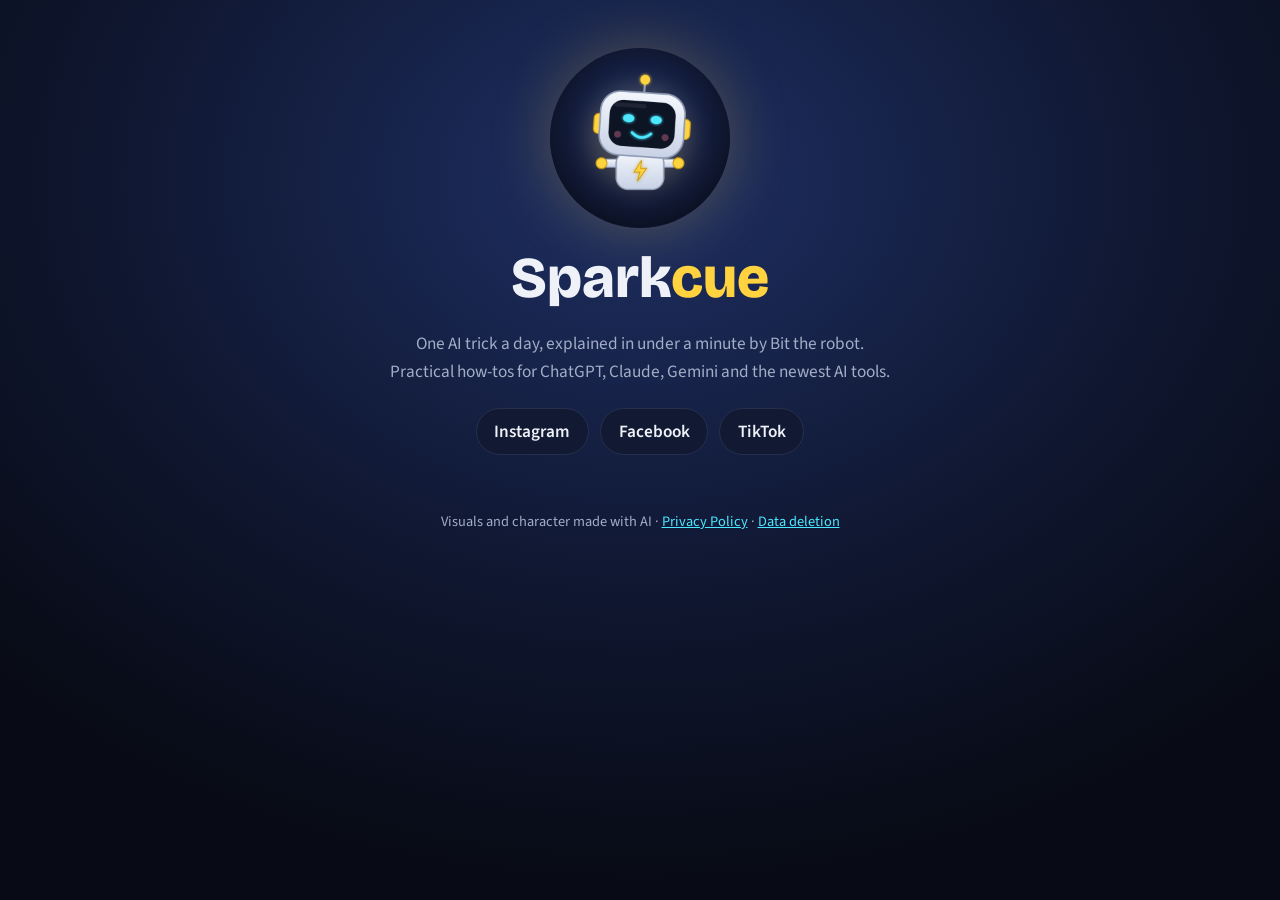
==== index.html @ c4608225 "Sparkcue site: home page and privacy policy Co-Authored-By: Claude Opus 5.5 <noreply@anthropic.com> " ====
<!doctype html>
<html lang="en">
<head>
<meta charset="utf-8">
<meta name="viewport" content="width=device-width,initial-scale=1">
<title>Sparkcue</title>
<meta name="description" content="Sparkcue: one AI trick a day, explained by Bit the robot.">
<link rel="icon" href="bit.png">
<link rel="stylesheet" href="https://fonts.googleapis.com/css2?family=Bricolage+Grotesque:opsz,wght@12..96,700;12..96,800&family=Source+Sans+3:wght@400;600&display=swap">
<style>
:root{--bg:#0B1020;--surface:#121a33;--fg:#EEF1F8;--muted:#A3ADC6;--line:#26304d;--spark:#FFD23F;--cyan:#4DE8FF;
  --display:'Bricolage Grotesque','Segoe UI',system-ui,sans-serif;--body:'Source Sans 3','Segoe UI',system-ui,sans-serif;color-scheme:dark}
body{margin:0;background:radial-gradient(900px 700px at 50% 20%,#1E2F63 0%,#101833 55%,#080B15 100%) fixed,var(--bg);color:var(--fg);
  font:400 1.08rem/1.6 var(--body);padding:3rem max(16px,env(safe-area-inset-left,0px)) 3rem max(16px,env(safe-area-inset-right,0px))}
main{max-width:40rem;margin:0 auto;display:flex;flex-direction:column;align-items:center;text-align:center;gap:1.4rem}
img{width:180px;height:180px;border-radius:50%;box-shadow:0 0 60px rgba(255,210,63,.25)}
h1{font:800 clamp(2.4rem,8vw,3.6rem)/1 var(--display);margin:0}
h1 span{color:var(--spark)}
p{margin:0;color:var(--muted);max-width:32rem}
.links{display:flex;flex-wrap:wrap;gap:.7rem;justify-content:center}
.links a{color:var(--fg);text-decoration:none;border:1px solid var(--line);background:var(--surface);border-radius:999px;padding:.55rem 1.1rem;font-weight:600}
.links a:hover,.links a:focus-visible{border-color:var(--spark);outline:none}
footer{margin-top:2rem;font-size:.9rem;color:var(--muted)}
footer a{color:var(--cyan)}
</style>
</head>
<body>
<main>
  <img src="bit.png" alt="Bit, the Sparkcue robot">
  <h1>Spark<span>cue</span></h1>
  <p>One AI trick a day, explained in under a minute by Bit the robot. Practical how-tos for ChatGPT, Claude, Gemini and the newest AI tools.</p>
  <div class="links">
    <a href="https://www.instagram.com/getsparkcue/">Instagram</a>
    <a href="https://www.facebook.com/profile.php?id=1486067621257291">Facebook</a>
    <a href="https://www.tiktok.com/@getsparkcue">TikTok</a>
  </div>
  <footer>Visuals and character made with AI · <a href="privacy.html">Privacy Policy</a> · <a href="privacy.html#deletion">Data deletion</a></footer>
</main>
</body>
</html>
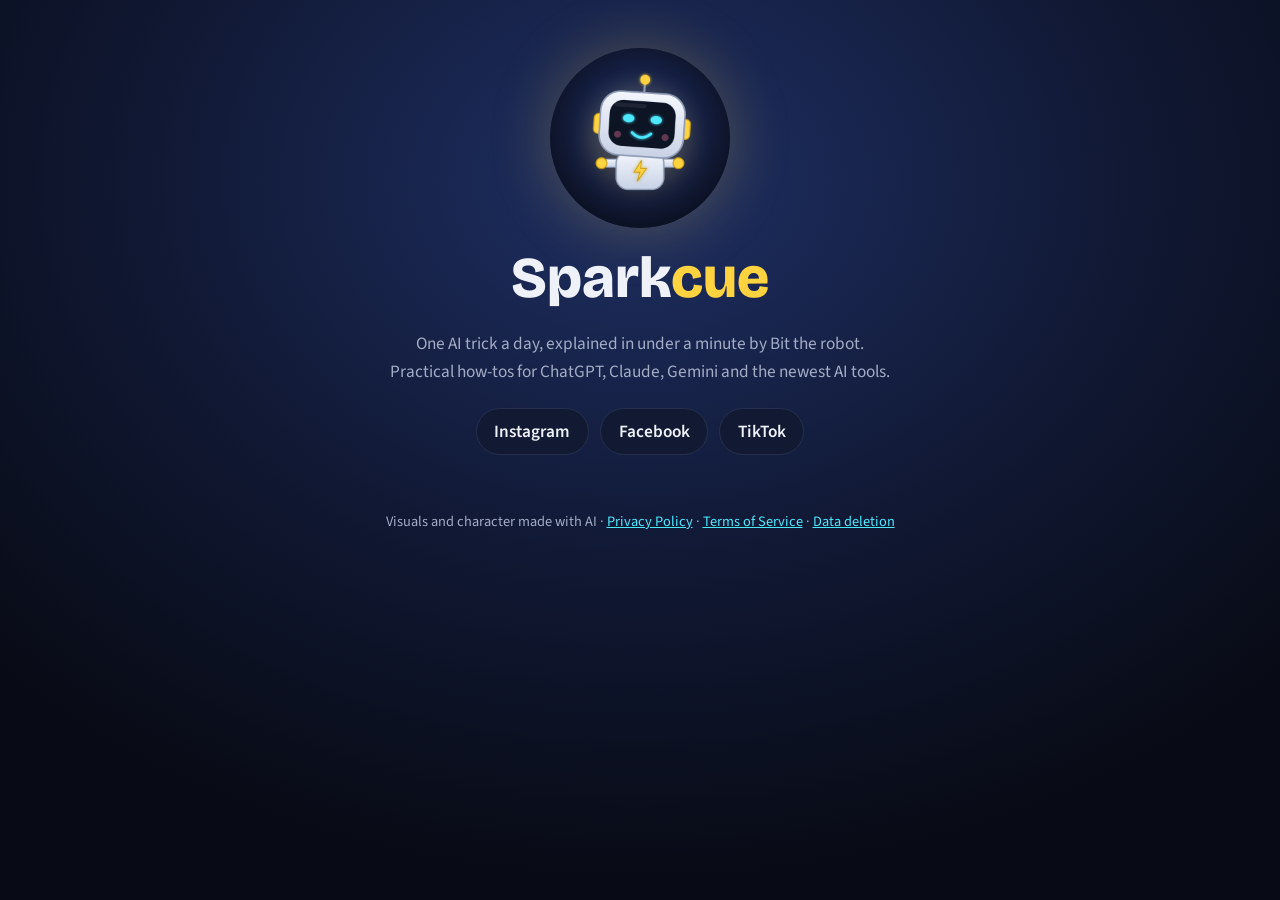
==== commit a3611df0: "Add Terms of Service page Co-Authored-By: Claude Opus 5.5 <noreply@anthropic.com> Claude-Session: ht" ====
--- a/index.html
+++ b/index.html
@@ -34,7 +34,7 @@
     <a href="https://www.facebook.com/profile.php?id=1486067621257291">Facebook</a>
     <a href="https://www.tiktok.com/@getsparkcue">TikTok</a>
   </div>
-  <footer>Visuals and character made with AI · <a href="privacy.html">Privacy Policy</a> · <a href="privacy.html#deletion">Data deletion</a></footer>
+  <footer>Visuals and character made with AI · <a href="privacy.html">Privacy Policy</a> · <a href="terms.html">Terms of Service</a> · <a href="privacy.html#deletion">Data deletion</a></footer>
 </main>
 </body>
 </html>
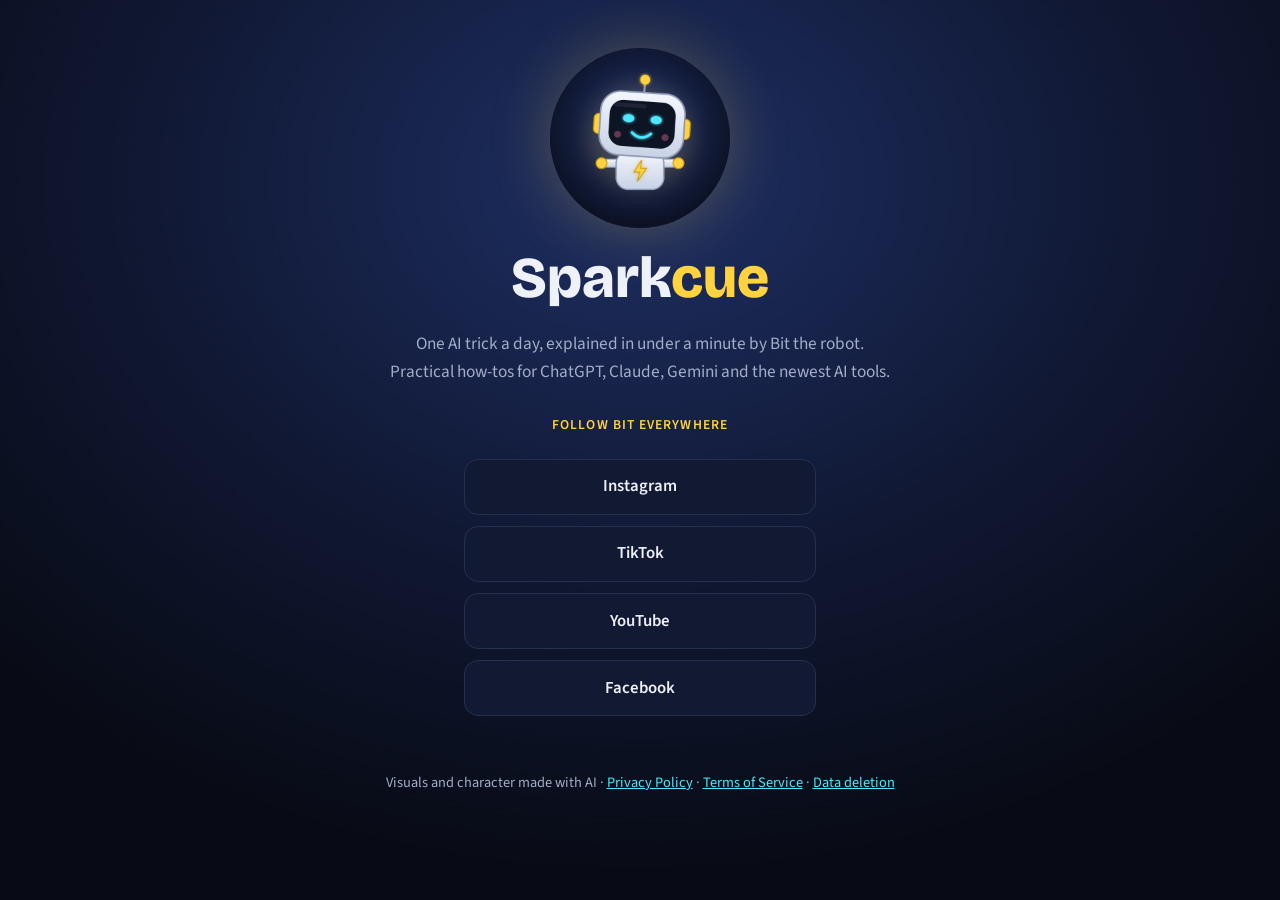
==== commit 5e08e7a1: "Home page as link hub: add YouTube, stacked follow buttons Co-Authored-By: Claude Opus 5.5 <noreply@" ====
--- a/index.html
+++ b/index.html
@@ -17,8 +17,9 @@
 h1{font:800 clamp(2.4rem,8vw,3.6rem)/1 var(--display);margin:0}
 h1 span{color:var(--spark)}
 p{margin:0;color:var(--muted);max-width:32rem}
-.links{display:flex;flex-wrap:wrap;gap:.7rem;justify-content:center}
-.links a{color:var(--fg);text-decoration:none;border:1px solid var(--line);background:var(--surface);border-radius:999px;padding:.55rem 1.1rem;font-weight:600}
+.follow{color:var(--spark);font-weight:600;letter-spacing:.08em;text-transform:uppercase;font-size:.85rem;margin-top:.4rem}
+.links{display:flex;flex-direction:column;gap:.7rem;width:100%;max-width:22rem}
+.links a{color:var(--fg);text-decoration:none;border:1px solid var(--line);background:var(--surface);border-radius:14px;padding:.85rem 1.1rem;font-weight:600;font-size:1.05rem}
 .links a:hover,.links a:focus-visible{border-color:var(--spark);outline:none}
 footer{margin-top:2rem;font-size:.9rem;color:var(--muted)}
 footer a{color:var(--cyan)}
@@ -29,10 +30,12 @@
   <img src="bit.png" alt="Bit, the Sparkcue robot">
   <h1>Spark<span>cue</span></h1>
   <p>One AI trick a day, explained in under a minute by Bit the robot. Practical how-tos for ChatGPT, Claude, Gemini and the newest AI tools.</p>
+  <p class="follow">Follow Bit everywhere</p>
   <div class="links">
     <a href="https://www.instagram.com/getsparkcue/">Instagram</a>
+    <a href="https://www.tiktok.com/@getsparkcue">TikTok</a>
+    <a href="https://www.youtube.com/@getsparkcue">YouTube</a>
     <a href="https://www.facebook.com/profile.php?id=1486067621257291">Facebook</a>
-    <a href="https://www.tiktok.com/@getsparkcue">TikTok</a>
   </div>
   <footer>Visuals and character made with AI · <a href="privacy.html">Privacy Policy</a> · <a href="terms.html">Terms of Service</a> · <a href="privacy.html#deletion">Data deletion</a></footer>
 </main>
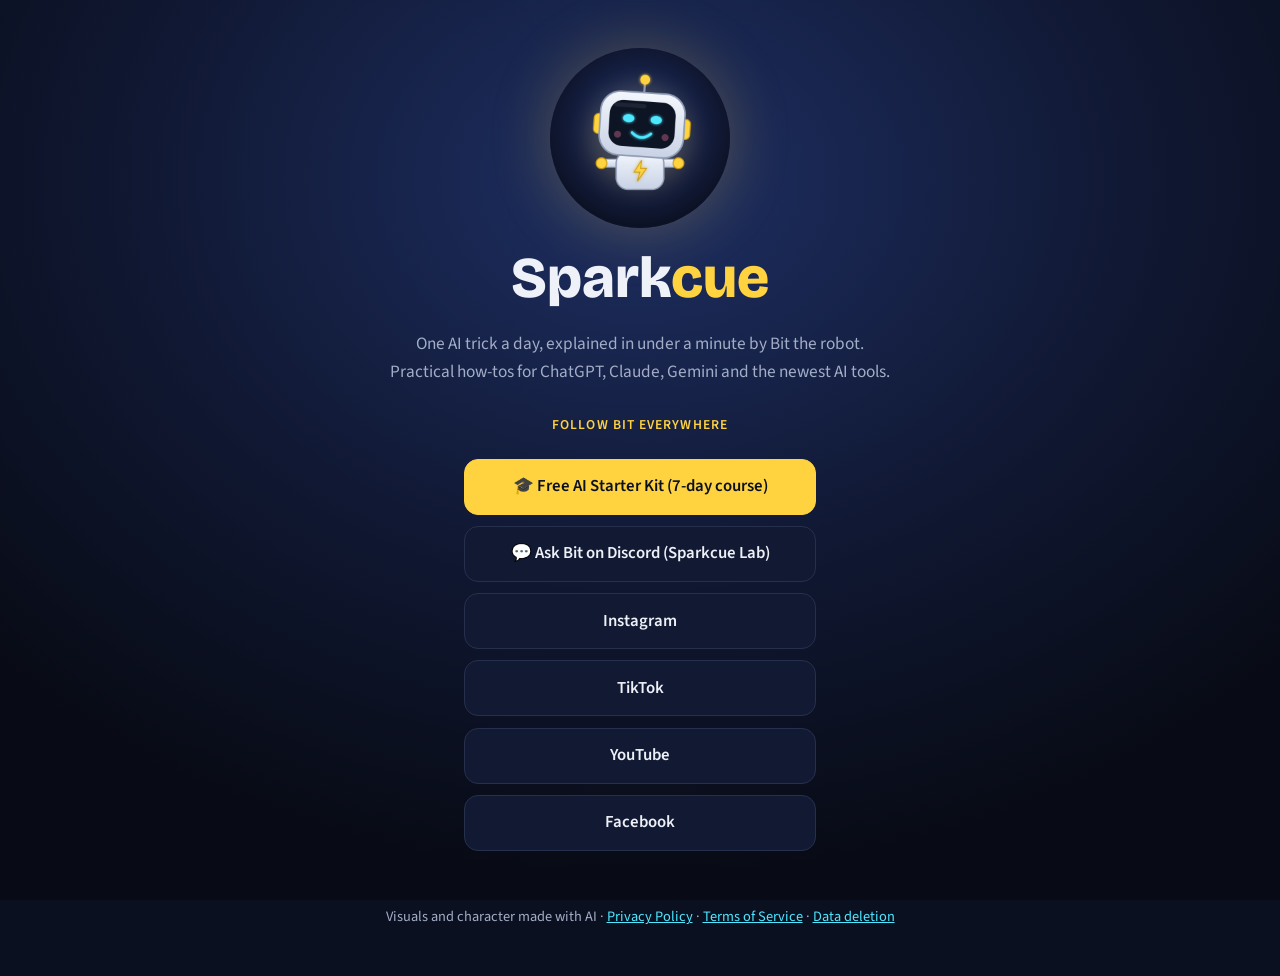
==== commit 406d4ccd: "Home: course and Discord buttons at the top of the link hub Co-Authored-By: Claude Opus 5.5 <noreply" ====
--- a/index.html
+++ b/index.html
@@ -21,6 +21,7 @@
 .links{display:flex;flex-direction:column;gap:.7rem;width:100%;max-width:22rem}
 .links a{color:var(--fg);text-decoration:none;border:1px solid var(--line);background:var(--surface);border-radius:14px;padding:.85rem 1.1rem;font-weight:600;font-size:1.05rem}
 .links a:hover,.links a:focus-visible{border-color:var(--spark);outline:none}
+.links a.hot{background:var(--spark);color:#0B1020;border-color:var(--spark)}
 footer{margin-top:2rem;font-size:.9rem;color:var(--muted)}
 footer a{color:var(--cyan)}
 </style>
@@ -32,10 +33,12 @@
   <p>One AI trick a day, explained in under a minute by Bit the robot. Practical how-tos for ChatGPT, Claude, Gemini and the newest AI tools.</p>
   <p class="follow">Follow Bit everywhere</p>
   <div class="links">
+    <a class="hot" href="course/">🎓 Free AI Starter Kit (7-day course)</a>
+    <a href="https://discord.gg/dnxSrA4wH">💬 Ask Bit on Discord (Sparkcue Lab)</a>
     <a href="https://www.instagram.com/getsparkcue/">Instagram</a>
     <a href="https://www.tiktok.com/@getsparkcue">TikTok</a>
     <a href="https://www.youtube.com/@getsparkcue">YouTube</a>
-    <a href="https://www.facebook.com/profile.php?id=1486067621257291">Facebook</a>
+    <a href="https://www.facebook.com/profile.php?id=61595735432190">Facebook</a>
   </div>
   <footer>Visuals and character made with AI · <a href="privacy.html">Privacy Policy</a> · <a href="terms.html">Terms of Service</a> · <a href="privacy.html#deletion">Data deletion</a></footer>
 </main>
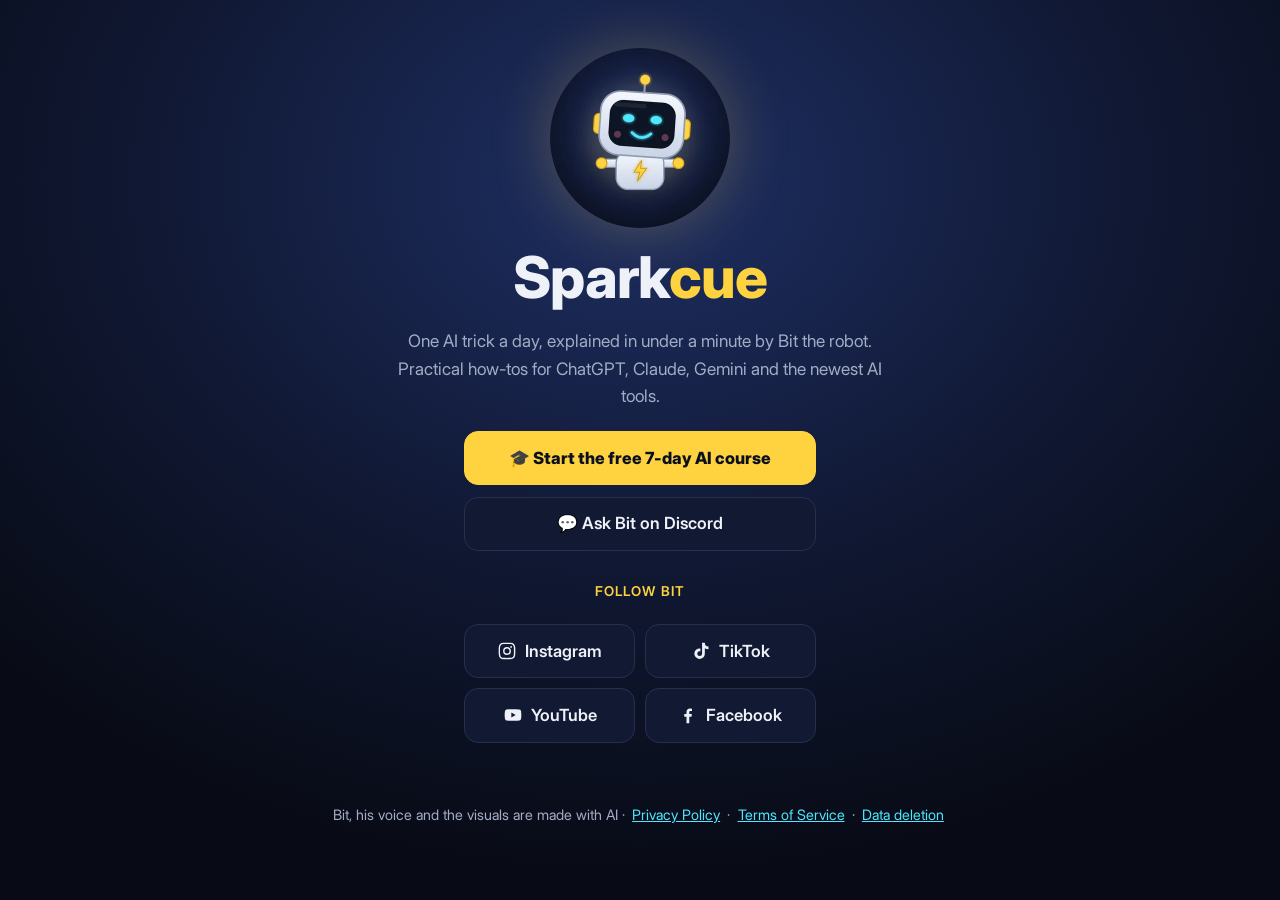
==== commit b6e85643: "New privacy policy and terms, self-hosted fonts, faster and more accessible pages - Privacy policy n" ====
--- a/index.html
+++ b/index.html
@@ -3,44 +3,64 @@
 <head>
 <meta charset="utf-8">
 <meta name="viewport" content="width=device-width,initial-scale=1">
-<title>Sparkcue</title>
-<meta name="description" content="Sparkcue: one AI trick a day, explained by Bit the robot.">
-<link rel="icon" href="bit.png">
-<link rel="stylesheet" href="https://fonts.googleapis.com/css2?family=Bricolage+Grotesque:opsz,wght@12..96,700;12..96,800&family=Source+Sans+3:wght@400;600&display=swap">
+<title>Sparkcue · One AI trick a day</title>
+<meta name="description" content="Sparkcue: one AI trick a day, explained by Bit the robot. Plus a free 7-day AI Starter Kit.">
+<meta property="og:type" content="website">
+<meta property="og:url" content="https://getsparkcue.github.io/">
+<meta property="og:title" content="Sparkcue · One AI trick a day">
+<meta property="og:description" content="Practical how-tos for ChatGPT, Claude, Gemini and the newest AI tools, explained by Bit the robot. Free 7-day course.">
+<meta property="og:image" content="https://getsparkcue.github.io/brand/og-card.jpg">
+<meta property="og:image:width" content="1200"><meta property="og:image:height" content="630">
+<meta name="twitter:card" content="summary_large_image">
+<link rel="icon" href="favicon.svg" type="image/svg+xml">
+<link rel="icon" href="favicon-32.png" sizes="32x32">
+<link rel="apple-touch-icon" href="apple-touch-icon.png">
 <style>
-:root{--bg:#0B1020;--surface:#121a33;--fg:#EEF1F8;--muted:#A3ADC6;--line:#26304d;--spark:#FFD23F;--cyan:#4DE8FF;
-  --display:'Bricolage Grotesque','Segoe UI',system-ui,sans-serif;--body:'Source Sans 3','Segoe UI',system-ui,sans-serif;color-scheme:dark}
-body{margin:0;background:radial-gradient(900px 700px at 50% 20%,#1E2F63 0%,#101833 55%,#080B15 100%) fixed,var(--bg);color:var(--fg);
-  font:400 1.08rem/1.6 var(--body);padding:3rem max(16px,env(safe-area-inset-left,0px)) 3rem max(16px,env(safe-area-inset-right,0px))}
-main{max-width:40rem;margin:0 auto;display:flex;flex-direction:column;align-items:center;text-align:center;gap:1.4rem}
-img{width:180px;height:180px;border-radius:50%;box-shadow:0 0 60px rgba(255,210,63,.25)}
-h1{font:800 clamp(2.4rem,8vw,3.6rem)/1 var(--display);margin:0}
+@font-face{font-family:'Inter Display';font-weight:400;font-display:swap;src:url('/fonts/inter-display-400.woff') format('woff')}
+@font-face{font-family:'Inter Display';font-weight:600;font-display:swap;src:url('/fonts/inter-display-600.woff') format('woff')}
+@font-face{font-family:'Inter Display';font-weight:700 900;font-display:swap;src:url('/fonts/inter-display-800.woff') format('woff')}
+:root{--bg:#0B1020;--surface:#121A33;--fg:#EEF1F8;--muted:#A3ADC6;--line:#26304D;--spark:#FFD23F;--cyan:#4DE8FF;
+  --font:'Inter Display','Segoe UI',system-ui,sans-serif;color-scheme:dark}
+*{box-sizing:border-box}
+html{background:var(--bg)}
+body{margin:0;min-height:100vh;background:radial-gradient(900px 700px at 50% 20%,#1E2F63 0%,#101833 55%,#080B15 100%) no-repeat,var(--bg);
+  color:var(--fg);font:400 1.08rem/1.6 var(--font);padding:3rem max(16px,env(safe-area-inset-left,0px)) 3rem max(16px,env(safe-area-inset-right,0px))}
+main{max-width:40rem;margin:0 auto;display:flex;flex-direction:column;align-items:center;text-align:center;gap:1.3rem}
+.bit{width:180px;height:180px;border-radius:50%;box-shadow:0 0 60px rgba(255,210,63,.25)}
+h1{font:800 clamp(2.4rem,8vw,3.6rem)/1 var(--font);margin:0;letter-spacing:-.02em}
 h1 span{color:var(--spark)}
 p{margin:0;color:var(--muted);max-width:32rem}
-.follow{color:var(--spark);font-weight:600;letter-spacing:.08em;text-transform:uppercase;font-size:.85rem;margin-top:.4rem}
-.links{display:flex;flex-direction:column;gap:.7rem;width:100%;max-width:22rem}
-.links a{color:var(--fg);text-decoration:none;border:1px solid var(--line);background:var(--surface);border-radius:14px;padding:.85rem 1.1rem;font-weight:600;font-size:1.05rem}
-.links a:hover,.links a:focus-visible{border-color:var(--spark);outline:none}
-.links a.hot{background:var(--spark);color:#0B1020;border-color:var(--spark)}
+.cta{display:flex;flex-direction:column;gap:.7rem;width:100%;max-width:22rem}
+a.btn{display:flex;align-items:center;justify-content:center;gap:.5rem;min-height:52px;text-decoration:none;color:var(--fg);
+  border:1px solid var(--line);background:var(--surface);border-radius:14px;padding:.8rem 1.1rem;font-weight:600;font-size:1.05rem}
+a.btn.hot{background:var(--spark);color:#0B1020;border-color:var(--spark);font-weight:800}
+a.btn:hover{border-color:var(--spark)}
+a:focus-visible{outline:3px solid var(--cyan);outline-offset:3px}
+.label{color:var(--spark);font-weight:600;letter-spacing:.08em;text-transform:uppercase;font-size:.85rem;margin-top:.6rem}
+.social{display:grid;grid-template-columns:1fr 1fr;gap:.6rem;width:100%;max-width:22rem}
+.social svg{width:20px;height:20px;flex:none;fill:currentColor}
 footer{margin-top:2rem;font-size:.9rem;color:var(--muted)}
-footer a{color:var(--cyan)}
+footer a{color:var(--cyan);display:inline-block;padding:.5rem .2rem}
+@media (prefers-reduced-motion:reduce){*{transition:none!important}}
 </style>
 </head>
 <body>
 <main>
-  <img src="bit.png" alt="Bit, the Sparkcue robot">
+  <img class="bit" src="brand/bit-360.webp" width="180" height="180" alt="Bit, the Sparkcue robot">
   <h1>Spark<span>cue</span></h1>
   <p>One AI trick a day, explained in under a minute by Bit the robot. Practical how-tos for ChatGPT, Claude, Gemini and the newest AI tools.</p>
-  <p class="follow">Follow Bit everywhere</p>
-  <div class="links">
-    <a class="hot" href="course/">🎓 Free AI Starter Kit (7-day course)</a>
-    <a href="https://discord.gg/dnxSrA4wH">💬 Ask Bit on Discord (Sparkcue Lab)</a>
-    <a href="https://www.instagram.com/getsparkcue/">Instagram</a>
-    <a href="https://www.tiktok.com/@getsparkcue">TikTok</a>
-    <a href="https://www.youtube.com/@getsparkcue">YouTube</a>
-    <a href="https://www.facebook.com/profile.php?id=61595735432190">Facebook</a>
+  <div class="cta">
+    <a class="btn hot" href="course/">🎓 Start the free 7-day AI course</a>
+    <a class="btn" href="https://discord.gg/dnxSrA4wH">💬 Ask Bit on Discord</a>
   </div>
-  <footer>Visuals and character made with AI · <a href="privacy.html">Privacy Policy</a> · <a href="terms.html">Terms of Service</a> · <a href="privacy.html#deletion">Data deletion</a></footer>
+  <p class="label">Follow Bit</p>
+  <div class="social">
+    <a class="btn" href="https://www.instagram.com/getsparkcue/"><svg viewBox="0 0 24 24" aria-hidden="true"><path d="M12 7.3A4.7 4.7 0 1 0 12 16.7 4.7 4.7 0 0 0 12 7.3zm0 7.7a3 3 0 1 1 0-6 3 3 0 0 1 0 6zm6-7.9a1.1 1.1 0 1 1-2.2 0 1.1 1.1 0 0 1 2.2 0zM12 3.6c2.7 0 3 0 4.1.1 2.7.1 4 1.4 4.1 4.1.1 1.1.1 1.4.1 4.2s0 3-.1 4.1c-.1 2.7-1.4 4-4.1 4.1-1.1.1-1.4.1-4.1.1s-3 0-4.1-.1c-2.7-.1-4-1.4-4.1-4.1C3.7 15 3.6 14.7 3.6 12s0-3 .1-4.1C3.8 5.1 5.1 3.8 7.9 3.7 9 3.6 9.3 3.6 12 3.6zM12 2c-2.7 0-3.1 0-4.2.1C4.2 2.2 2.2 4.2 2.1 7.8 2 8.9 2 9.3 2 12s0 3.1.1 4.2c.2 3.6 2.2 5.6 5.7 5.7 1.1.1 1.5.1 4.2.1s3.1 0 4.2-.1c3.6-.2 5.6-2.2 5.7-5.7.1-1.1.1-1.5.1-4.2s0-3.1-.1-4.2c-.2-3.6-2.2-5.6-5.7-5.7C15.1 2 14.7 2 12 2z"/></svg>Instagram</a>
+    <a class="btn" href="https://www.tiktok.com/@getsparkcue"><svg viewBox="0 0 24 24" aria-hidden="true"><path d="M16.6 2h-3.3v13.2a2.9 2.9 0 1 1-2.9-2.9c.3 0 .6 0 .9.1V9a6.3 6.3 0 1 0 5.3 6.2V8.6a7.9 7.9 0 0 0 4.4 1.4V6.7a4.6 4.6 0 0 1-4.4-4.7z"/></svg>TikTok</a>
+    <a class="btn" href="https://www.youtube.com/@getsparkcue"><svg viewBox="0 0 24 24" aria-hidden="true"><path d="M21.6 7.2a2.5 2.5 0 0 0-1.8-1.8C18.2 5 12 5 12 5s-6.2 0-7.8.4A2.5 2.5 0 0 0 2.4 7.2 26 26 0 0 0 2 12a26 26 0 0 0 .4 4.8 2.5 2.5 0 0 0 1.8 1.8C5.8 19 12 19 12 19s6.2 0 7.8-.4a2.5 2.5 0 0 0 1.8-1.8A26 26 0 0 0 22 12a26 26 0 0 0-.4-4.8zM10 15V9l5.2 3L10 15z"/></svg>YouTube</a>
+    <a class="btn" href="https://www.facebook.com/profile.php?id=61595735432190"><svg viewBox="0 0 24 24" aria-hidden="true"><path d="M13.5 22v-8h2.7l.4-3.2h-3.1V8.8c0-.9.3-1.6 1.6-1.6h1.7V4.4a22 22 0 0 0-2.5-.1c-2.4 0-4.1 1.5-4.1 4.3v2.3H7.5V14h2.7v8h3.3z"/></svg>Facebook</a>
+  </div>
+  <footer>Bit, his voice and the visuals are made with AI · <a href="privacy.html">Privacy Policy</a> · <a href="terms.html">Terms of Service</a> · <a href="privacy.html#deletion">Data deletion</a></footer>
 </main>
 </body>
 </html>
